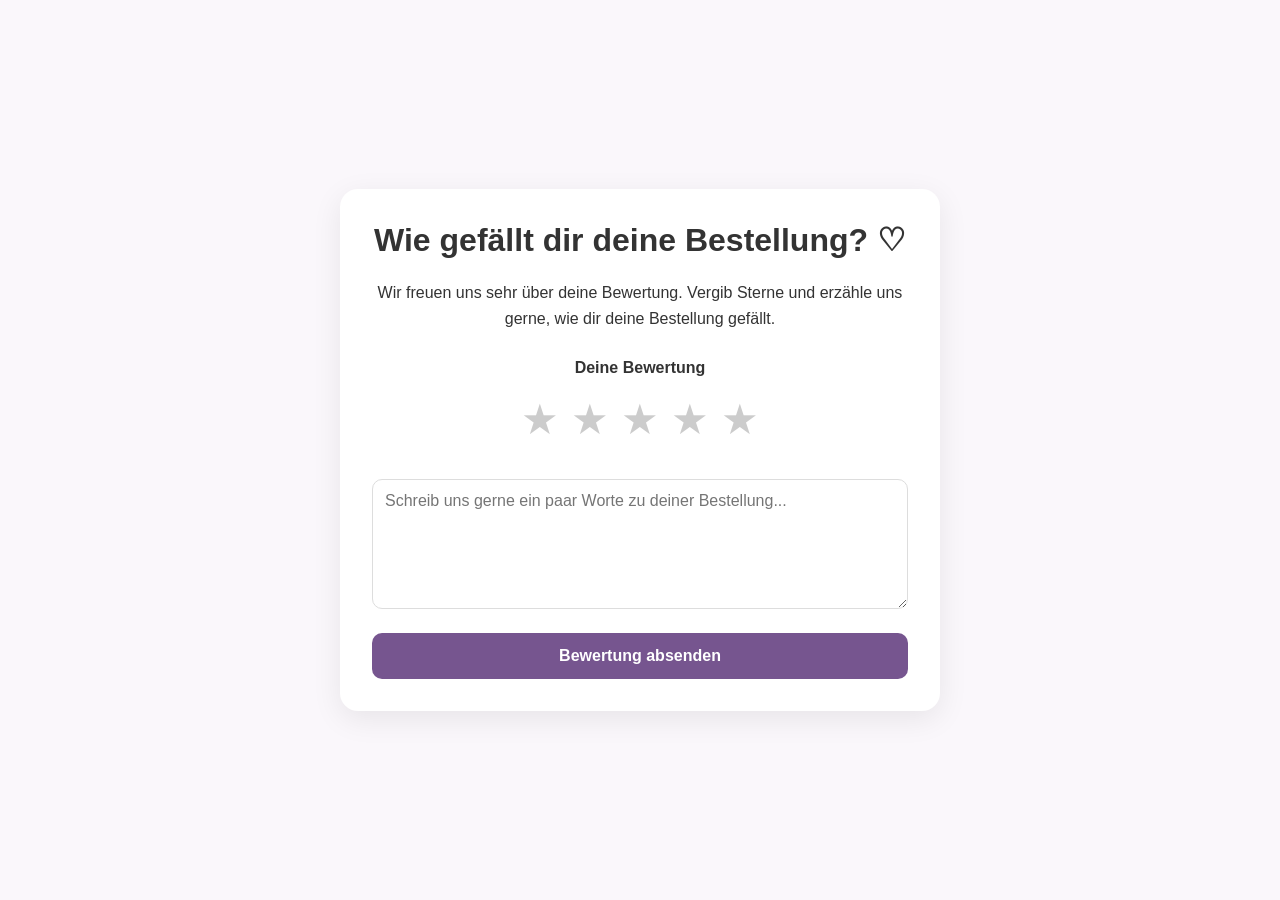
==== bewertung.html @ 84547e85 "Create bewertung.html" ====
<!DOCTYPE html>
<html lang="de">
<head>
  <meta charset="UTF-8">
  <meta name="viewport" content="width=device-width, initial-scale=1.0">

  <title>Bewertung abgeben | Bibi Kreativwerkstatt</title>

  <style>
    * {
      box-sizing: border-box;
    }

    body {
      margin: 0;
      min-height: 100vh;
      font-family: Arial, sans-serif;
      background: #faf7fb;
      color: #333;
      display: flex;
      align-items: center;
      justify-content: center;
      padding: 20px;
    }

    .review-box {
      width: 100%;
      max-width: 600px;
      background: white;
      border-radius: 18px;
      padding: 32px;
      box-shadow: 0 8px 30px rgba(0, 0, 0, 0.08);
      text-align: center;
    }

    h1 {
      margin-top: 0;
    }

    .intro {
      line-height: 1.6;
      margin-bottom: 28px;
    }

    .stars {
      display: flex;
      justify-content: center;
      gap: 8px;
      margin: 15px 0 25px;
    }

    .star {
      border: 0;
      background: transparent;
      font-size: 42px;
      cursor: pointer;
      color: #ccc;
      padding: 2px;
    }

    .star.active {
      color: #f2b01e;
    }

    textarea {
      width: 100%;
      min-height: 130px;
      resize: vertical;
      padding: 12px;
      border: 1px solid #ddd;
      border-radius: 10px;
      font: inherit;
      margin-top: 8px;
    }

    .submit-button {
      width: 100%;
      border: 0;
      border-radius: 10px;
      padding: 14px 20px;
      margin-top: 20px;
      cursor: pointer;
      font-size: 16px;
      font-weight: bold;
      background: #76558f;
      color: white;
    }

    .submit-button:hover {
      opacity: 0.9;
    }
  </style>
</head>

<body>

  <main class="review-box">

    <h1>Wie gefällt dir deine Bestellung? ♡</h1>

    <p class="intro">
      Wir freuen uns sehr über deine Bewertung.
      Vergib Sterne und erzähle uns gerne, wie dir deine
      Bestellung gefällt.
    </p>

    <form id="reviewForm">

      <p><strong>Deine Bewertung</strong></p>

      <div class="stars" id="stars">
        <button type="button" class="star" data-rating="1">★</button>
        <button type="button" class="star" data-rating="2">★</button>
        <button type="button" class="star" data-rating="3">★</button>
        <button type="button" class="star" data-rating="4">★</button>
        <button type="button" class="star" data-rating="5">★</button>
      </div>

      <textarea
        id="comment"
        maxlength="1000"
        placeholder="Schreib uns gerne ein paar Worte zu deiner Bestellung..."
      ></textarea>

      <button type="submit" class="submit-button">
        Bewertung absenden
      </button>

    </form>

  </main>

  <script>
    let selectedRating = 0;

    const stars = document.querySelectorAll(".star");

    stars.forEach(star => {
      star.addEventListener("click", () => {
        selectedRating = Number(star.dataset.rating);

        stars.forEach(item => {
          const rating = Number(item.dataset.rating);

          item.classList.toggle(
            "active",
            rating <= selectedRating
          );
        });
      });
    });

    document
      .getElementById("reviewForm")
      .addEventListener("submit", event => {
        event.preventDefault();

        if (selectedRating < 1) {
          alert("Bitte wähle zuerst 1 bis 5 Sterne aus.");
          return;
        }

        alert(
          `Test: ${selectedRating} Sterne wurden ausgewählt.`
        );
      });
  </script>

</body>
</html>
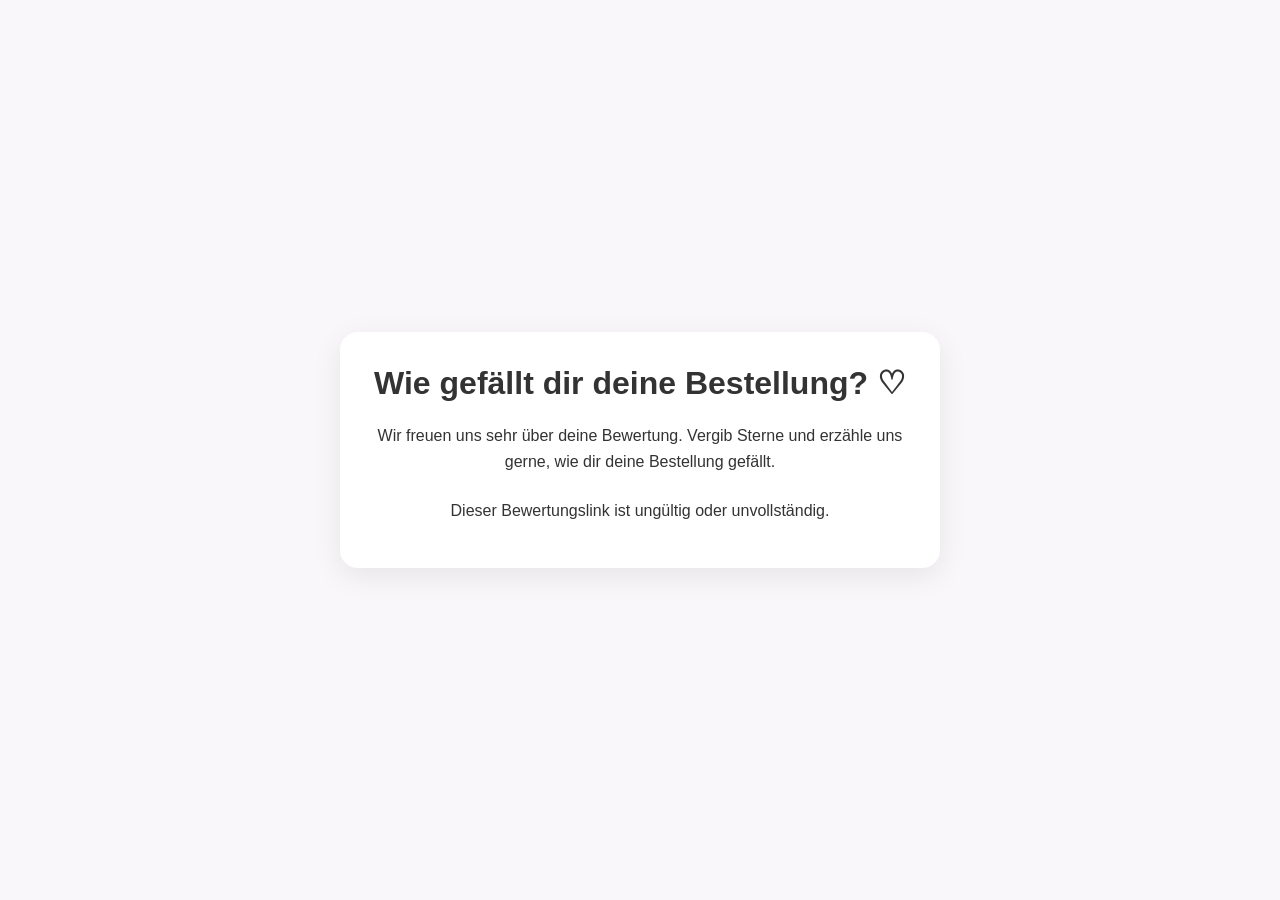
==== commit 00462f49: "Update bewertung.html" ====
--- a/bewertung.html
+++ b/bewertung.html
@@ -133,6 +133,17 @@
   <script>
     let selectedRating = 0;
 
+const params = new URLSearchParams(window.location.search);
+const reviewToken = params.get("token");
+
+if (!reviewToken) {
+  document.getElementById("reviewForm").innerHTML = `
+    <p>
+      Dieser Bewertungslink ist ungültig oder unvollständig.
+    </p>
+  `;
+}
+    
     const stars = document.querySelectorAll(".star");
 
     stars.forEach(star => {
